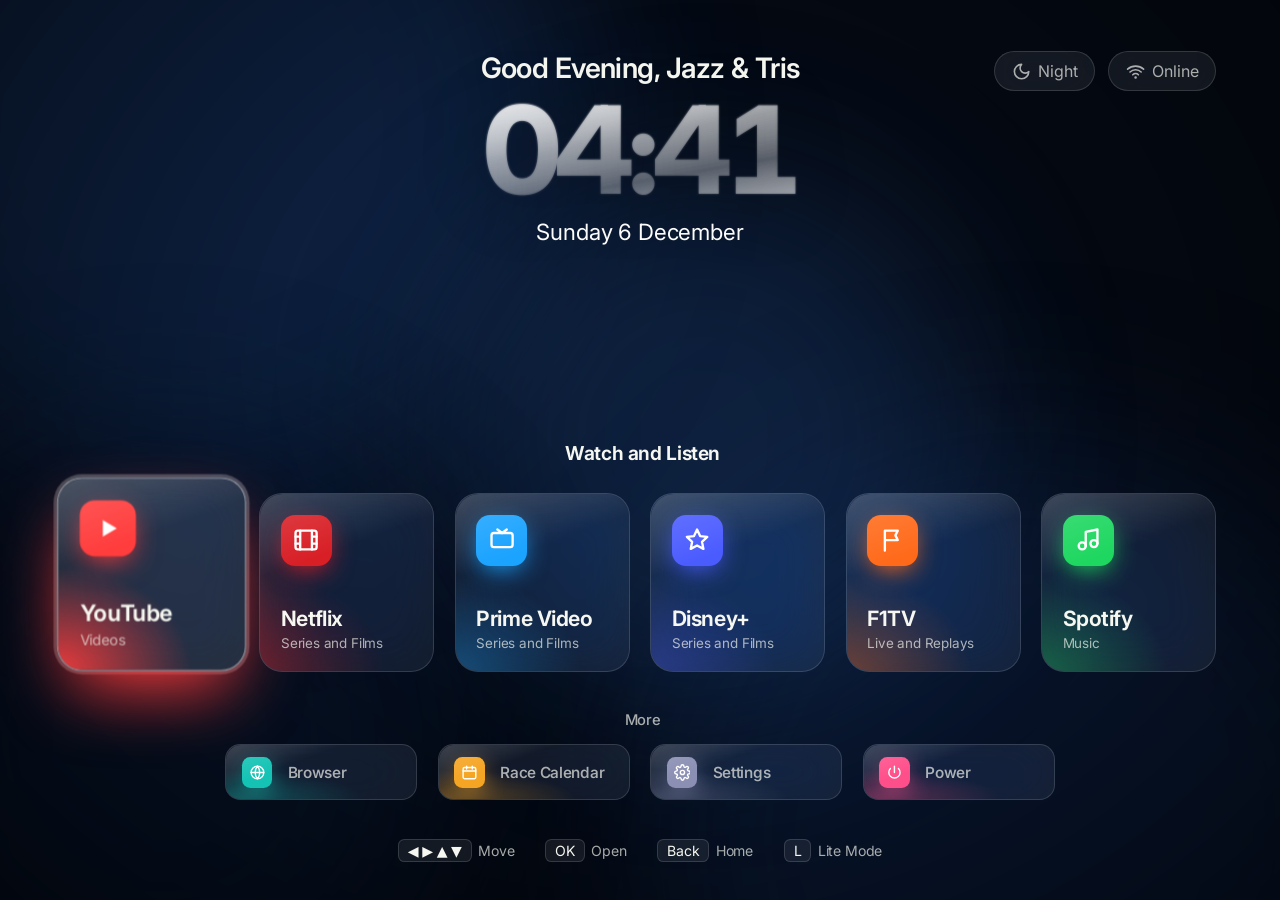
==== launcher/index.html @ 12ef53c5 "Stage 1: launcher split into files, config loader, icons, keymap Splits the approved prototype (desi" ====
<!DOCTYPE html>
<html lang="en">
<head>
<meta charset="UTF-8">
<meta name="viewport" content="width=device-width, initial-scale=1.0">
<title>Home</title>
<link rel="preload" href="fonts/InterVariable.woff2" as="font" type="font/woff2" crossorigin>
<link rel="stylesheet" href="css/launcher.css">
</head>
<body>
<div class="wall"><div class="blob a"></div><div class="blob b"></div><div class="blob c"></div><div class="blob d"></div></div>
<div class="vignette"></div>

<main class="screen">
  <header class="top">
    <div>
      <div class="greet" id="greet">Good Evening, Jazz &amp; Tris</div>
      <div class="clock" id="clock">--:--</div>
      <div class="date" id="date"></div>
    </div>
    <div class="status">
      <div class="pill">
        <svg id="modeIcon" viewBox="0 0 24 24" fill="none" stroke="currentColor" stroke-width="2" stroke-linecap="round" stroke-linejoin="round"><path d="M12 3a6 6 0 0 0 9 9 9 9 0 1 1-9-9z"/></svg>
        <span id="modeTxt">Night</span>
      </div>
      <div class="pill">
        <svg viewBox="0 0 24 24" fill="none" stroke="currentColor" stroke-width="2" stroke-linecap="round" stroke-linejoin="round"><path d="M5 12.5a10 10 0 0 1 14 0"/><path d="M8.5 16a5 5 0 0 1 7 0"/><path d="M2 9a15 15 0 0 1 20 0"/><circle cx="12" cy="19.5" r=".6" fill="currentColor"/></svg>
        <span id="net">Online</span>
      </div>
    </div>
  </header>

  <section class="rows" id="rows"></section>

  <div class="hints">
    <span><span class="key">◀ ▶ ▲ ▼</span>Move</span>
    <span><span class="key">OK</span>Open</span>
    <span><span class="key">Back</span>Home</span>
    <span><span class="key">L</span>Lite Mode</span>
  </div>
</main>

<div class="launch" id="launch"><div class="box"><div class="icon" id="lIcon"></div><div class="txt" id="lTxt"></div><div class="msg" id="lMsg"></div><div class="spin"></div></div></div>

<!-- Written at install time (port + token). Missing in a plain browser, which is fine. -->
<script src="js/helper-token.js"></script>
<script src="js/defaults.js"></script>
<script src="js/glyphs.js"></script>
<script src="js/themes.js"></script>
<script src="js/config.js"></script>
<script src="js/keys.js"></script>
<script src="js/home.js"></script>
</body>
</html>
---- launcher/css/launcher.css ----
/* TV Launcher: home screen styles.
   Visuals are the approved design (design/index-blue.html). Change with care. */

@font-face{font-family:'InterV';src:url(../fonts/InterVariable.woff2) format('woff2');font-weight:100 900;font-display:block}

:root{
  --bg:#08111f;--b1:#1f4d8f;--b2:#163a6e;--b3:#2c62a8;--b4:#0f2a52;
  --glass:rgba(255,255,255,.07);--glass-hi:rgba(255,255,255,.14);
  --line:rgba(255,255,255,.14);--text:#f6f7f0;--dim:rgba(246,247,240,.68);
  --u:min(1vw,1.78vh);
}
*{box-sizing:border-box;margin:0;padding:0}
html,body{height:100%;overflow:hidden;background:var(--bg);color:var(--text);
  font-family:"InterV","Segoe UI",system-ui,sans-serif;font-optical-sizing:auto;-webkit-font-smoothing:antialiased;letter-spacing:-.011em;cursor:default;user-select:none}
body{transition:background 4s ease}

/* ---------- dynamic wallpaper ---------- */
.wall{position:fixed;inset:0;overflow:hidden;z-index:0}
.blob{position:absolute;width:60vmax;height:60vmax;border-radius:50%;filter:blur(90px);opacity:.55;
  transition:background 4s ease;will-change:transform}
.blob.a{background:var(--b1);top:-20vmax;left:-15vmax;animation:da 38s ease-in-out infinite alternate}
.blob.b{background:var(--b2);bottom:-25vmax;right:-10vmax;animation:db 44s ease-in-out infinite alternate}
.blob.c{background:var(--b3);top:20vh;left:35vw;width:40vmax;height:40vmax;opacity:.4;animation:dc 52s ease-in-out infinite alternate}
.blob.d{background:var(--b4);bottom:-10vmax;left:-10vmax;width:45vmax;height:45vmax;animation:dd 47s ease-in-out infinite alternate}
@keyframes da{to{transform:translate(18vw,14vh) scale(1.15)}}
@keyframes db{to{transform:translate(-22vw,-10vh) scale(.9)}}
@keyframes dc{to{transform:translate(-20vw,18vh) scale(1.25)}}
@keyframes dd{to{transform:translate(25vw,-20vh) scale(1.1)}}
.vignette{position:fixed;inset:0;z-index:1;pointer-events:none;
  background:radial-gradient(ellipse at 50% 40%,transparent 40%,rgba(0,0,0,.55) 100%)}

/* ---------- layout ---------- */
.screen{position:relative;z-index:2;height:100%;display:flex;flex-direction:column;
  padding:calc(var(--u)*4) calc(var(--u)*5) calc(var(--u)*3)}
.top{position:relative;display:flex;flex-direction:column;align-items:center;text-align:center}
.top .status{position:absolute;top:0;right:0}
.greet{font-size:calc(var(--u)*2.2);font-weight:600;color:var(--text);letter-spacing:-.02em}
/* Glass clock. Never use -webkit-text-stroke here: Inter's overlapping contours show lines inside the "1". */
.clock{font-family:"InterV",sans-serif;font-size:calc(var(--u)*9.5);font-weight:800;line-height:1;letter-spacing:-.05em;font-variant-numeric:tabular-nums;margin-top:calc(var(--u)*.3);color:transparent;background:linear-gradient(170deg,rgba(255,255,255,.78) 0%,rgba(255,255,255,.34) 42%,rgba(255,255,255,.16) 68%,rgba(255,255,255,.42) 100%);-webkit-background-clip:text;background-clip:text;filter:drop-shadow(0 0 1px rgba(255,255,255,.75)) drop-shadow(0 -1px 0 rgba(255,255,255,.35)) drop-shadow(0 calc(var(--u)*.8) calc(var(--u)*2.5) rgba(0,0,0,.3))}
.date{font-size:calc(var(--u)*1.75);color:#fff;margin-top:calc(var(--u)*.6)}
.status{display:flex;gap:calc(var(--u)*1);align-items:center}
.pill{display:flex;align-items:center;gap:calc(var(--u)*.6);padding:calc(var(--u)*.7) calc(var(--u)*1.3);
  border-radius:999px;background:var(--glass);border:1px solid var(--line);
  backdrop-filter:blur(20px) saturate(150%);-webkit-backdrop-filter:blur(20px) saturate(150%);
  font-size:calc(var(--u)*1.25);color:var(--dim)}
.pill svg{width:calc(var(--u)*1.5);height:calc(var(--u)*1.5)}

.rows{margin-top:auto}
.label{font-size:calc(var(--u)*1.5);font-weight:650;color:var(--text);margin:0 0 calc(var(--u)*1.2) calc(var(--u)*.4);letter-spacing:-.02em}
.row{display:grid;gap:calc(var(--u)*1.6)}
.row.big{grid-template-columns:repeat(var(--cols,6),1fr)}
.row.small{grid-template-columns:repeat(var(--cols,4),1fr);margin-top:calc(var(--u)*1.2)}
.rows .label + .row{margin-top:0}
.rows .row.big + .label{margin-top:calc(var(--u)*3)}

/* ---------- glass tiles ---------- */
.tile{position:relative;overflow:hidden;border-radius:calc(var(--u)*1.8);
  background:var(--glass);border:1px solid var(--line);
  backdrop-filter:blur(26px) saturate(160%);-webkit-backdrop-filter:blur(26px) saturate(160%);
  display:flex;flex-direction:column;justify-content:space-between;
  transition:transform .28s cubic-bezier(.2,.9,.3,1.2),box-shadow .28s ease,border-color .28s ease,background .28s ease;
  outline:none}
.tile::before{content:"";position:absolute;inset:0;z-index:-1;
  background:radial-gradient(120% 90% at 0% 100%,var(--accent) 0%,transparent 60%);opacity:.35;transition:opacity .28s ease}
.tile::after{content:"";position:absolute;inset:0;border-radius:inherit;pointer-events:none;
  background:linear-gradient(160deg,rgba(255,255,255,.18) 0%,transparent 35%)}
.big .tile{height:calc(var(--u)*14);padding:calc(var(--u)*1.6)}
.small .tile{flex-direction:row;align-items:center;justify-content:flex-start;gap:calc(var(--u)*1.2);
  height:calc(var(--u)*4.4);padding:0 calc(var(--u)*1.2);border-radius:calc(var(--u)*1.2)}
.small .name{font-size:calc(var(--u)*1.2);font-weight:550;color:var(--dim)}
.small .tile.focus .name{color:var(--text)}
.label.minor{font-size:calc(var(--u)*1.15);font-weight:500;color:var(--dim)}
/* A focused big tile grows ~1.2u upward (scale 1.08 + lift), so its label needs more room than the design's 1.2u. */
.label:not(.minor){margin-bottom:calc(var(--u)*2.2)}
.row.small{width:72%;margin-left:auto;margin-right:auto}
.label{text-align:center}
.icon{width:calc(var(--u)*4);height:calc(var(--u)*4);border-radius:calc(var(--u)*1.1);
  display:grid;place-items:center;background:var(--accent);box-shadow:0 calc(var(--u)*.6) calc(var(--u)*2) calc(var(--u)*-.4) var(--accent)}
.small .icon{width:calc(var(--u)*2.4);height:calc(var(--u)*2.4);border-radius:calc(var(--u)*.65)}
.icon svg{width:55%;height:55%;color:#fff}
/* Real app icon (from the PC). The plate colour comes from the app's manifest when it has one. */
.icon.img{background:var(--icon-bg,var(--accent));overflow:hidden}
.icon.img img{width:100%;height:100%;object-fit:contain;display:block}
.icon.img.pad img{width:72%;height:72%}
.name{font-size:calc(var(--u)*1.65);font-weight:650;letter-spacing:-.02em}
.sub{font-size:calc(var(--u)*1.05);color:var(--dim);margin-top:calc(var(--u)*.3)}
.tile.focus{transform:scale(1.08) translateY(calc(var(--u)*-.6));background:var(--glass-hi);
  border-color:rgba(255,255,255,.55);
  box-shadow:0 calc(var(--u)*2.2) calc(var(--u)*5) calc(var(--u)*-1) var(--accent),0 0 0 calc(var(--u)*.25) rgba(255,255,255,.25)}
.tile.focus::before{opacity:.9}
.small .tile.focus{transform:scale(1.05)}

.hints{display:flex;gap:calc(var(--u)*2.4);justify-content:center;margin-top:calc(var(--u)*3);
  font-size:calc(var(--u)*1.1);color:var(--dim)}
.key{display:inline-block;padding:calc(var(--u)*.15) calc(var(--u)*.7);border-radius:calc(var(--u)*.5);
  border:1px solid var(--line);background:var(--glass);margin-right:calc(var(--u)*.5);color:var(--text)}

/* ---------- launch overlay ---------- */
.launch{position:fixed;inset:0;z-index:10;display:grid;place-items:center;
  background:rgba(5,5,15,.35);backdrop-filter:blur(30px);-webkit-backdrop-filter:blur(30px);
  opacity:0;pointer-events:none;transition:opacity .3s ease}
.launch.show{opacity:1}
.launch .box{display:flex;flex-direction:column;align-items:center;gap:calc(var(--u)*1.6);
  transform:scale(.9);transition:transform .35s cubic-bezier(.2,.9,.3,1.2)}
.launch.show .box{transform:scale(1)}
.launch .icon{width:calc(var(--u)*9);height:calc(var(--u)*9);border-radius:calc(var(--u)*2.4)}
.launch .txt{font-size:calc(var(--u)*2);font-weight:600}
.launch .msg{font-size:calc(var(--u)*1.2);color:var(--dim);min-height:1.2em}
.launch.error .spin{display:none}
.spin{width:calc(var(--u)*2.4);height:calc(var(--u)*2.4);border-radius:50%;
  border:calc(var(--u)*.3) solid rgba(255,255,255,.2);border-top-color:#fff;animation:sp 0.8s linear infinite}
@keyframes sp{to{transform:rotate(360deg)}}

/* ---------- lite mode (for weak GPUs) ---------- */
body.lite .blob{animation:none}
body.lite .tile,body.lite .pill,body.lite .launch{backdrop-filter:none;-webkit-backdrop-filter:none}
body.lite .tile{background:rgba(30,30,50,.72)}
body.lite .tile.focus{background:rgba(55,55,85,.85)}
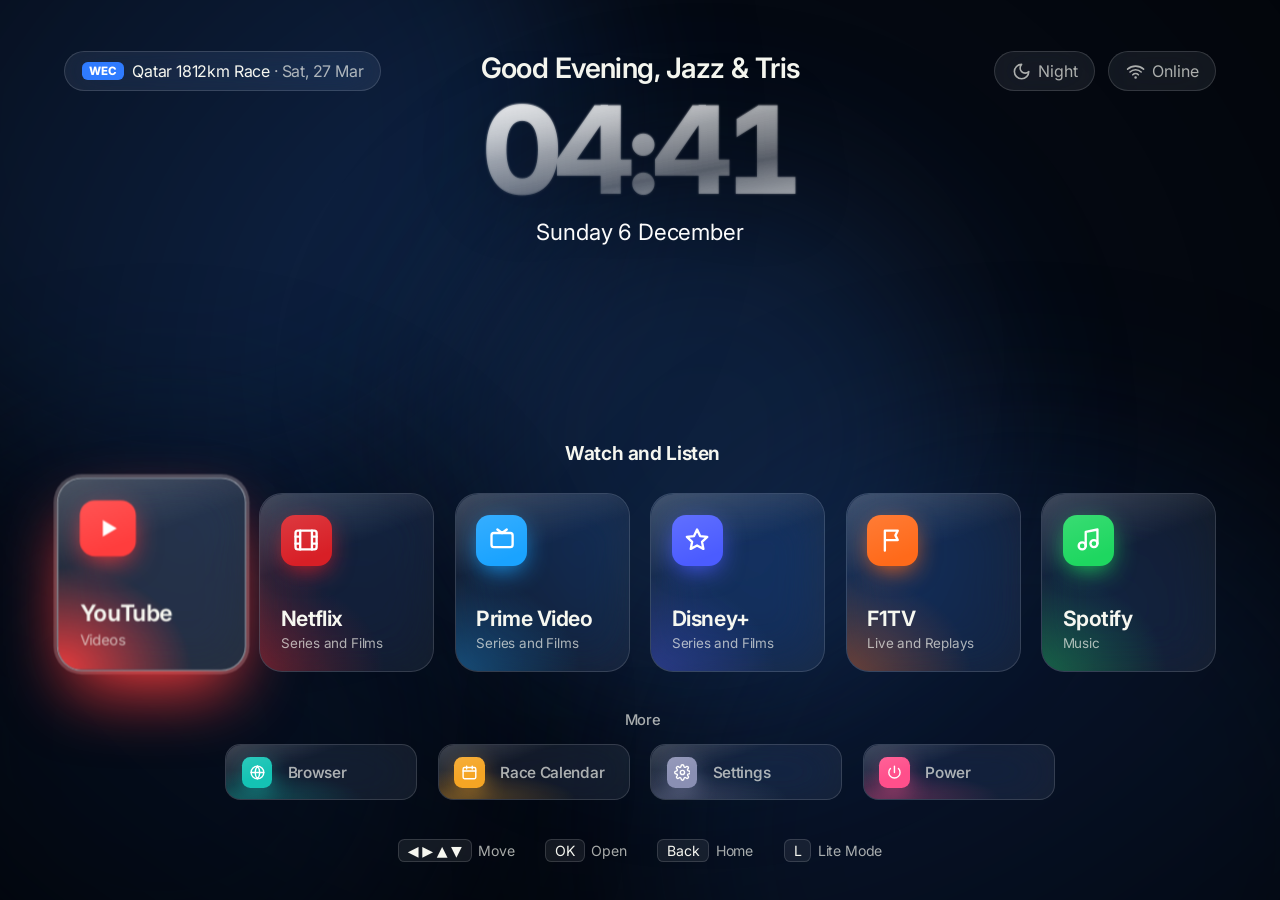
==== commit f9baf79d: "Home: Next Session chip for F1 and WEC Co-Authored-By: Claude Opus 5.5 <noreply@anthropic.com>" ====
--- a/launcher/index.html
+++ b/launcher/index.html
@@ -17,6 +17,9 @@
       <div class="greet" id="greet">Good Evening, Jazz &amp; Tris</div>
       <div class="clock" id="clock">--:--</div>
       <div class="date" id="date"></div>
+    </div>
+    <div class="status status-left">
+      <div class="pill race-chip" id="raceChip" hidden><span class="sbadge" id="rcSeries"></span><span id="rcText"></span></div>
     </div>
     <div class="status">
       <div class="pill">
@@ -47,8 +50,10 @@
 <script src="js/defaults.js"></script>
 <script src="js/glyphs.js"></script>
 <script src="js/themes.js"></script>
+<script src="js/wallpaper.js"></script>
 <script src="js/config.js"></script>
 <script src="js/keys.js"></script>
+<script src="js/races.js"></script>
 <script src="js/home.js"></script>
 </body>
 </html>
--- a/launcher/css/launcher.css
+++ b/launcher/css/launcher.css
@@ -116,3 +116,12 @@
 body.lite .tile,body.lite .pill,body.lite .launch{backdrop-filter:none;-webkit-backdrop-filter:none}
 body.lite .tile{background:rgba(30,30,50,.72)}
 body.lite .tile.focus{background:rgba(55,55,85,.85)}
+
+/* ---------- "Next Session" chip (Race Calendar, added in stage 4) ---------- */
+.race-chip{color:var(--text)}
+.race-chip[hidden]{display:none}
+.race-chip .sbadge{display:inline-grid;place-items:center;padding:calc(var(--u)*.15) calc(var(--u)*.55);border-radius:calc(var(--u)*.45);
+  font-size:calc(var(--u)*.9);font-weight:800;letter-spacing:.02em;color:#fff;background:var(--accent,#e10600)}
+.race-chip .when{color:var(--dim)}
+.race-chip.live .when{color:#ff8a9c;font-weight:650}
+.top .status-left{right:auto;left:0}
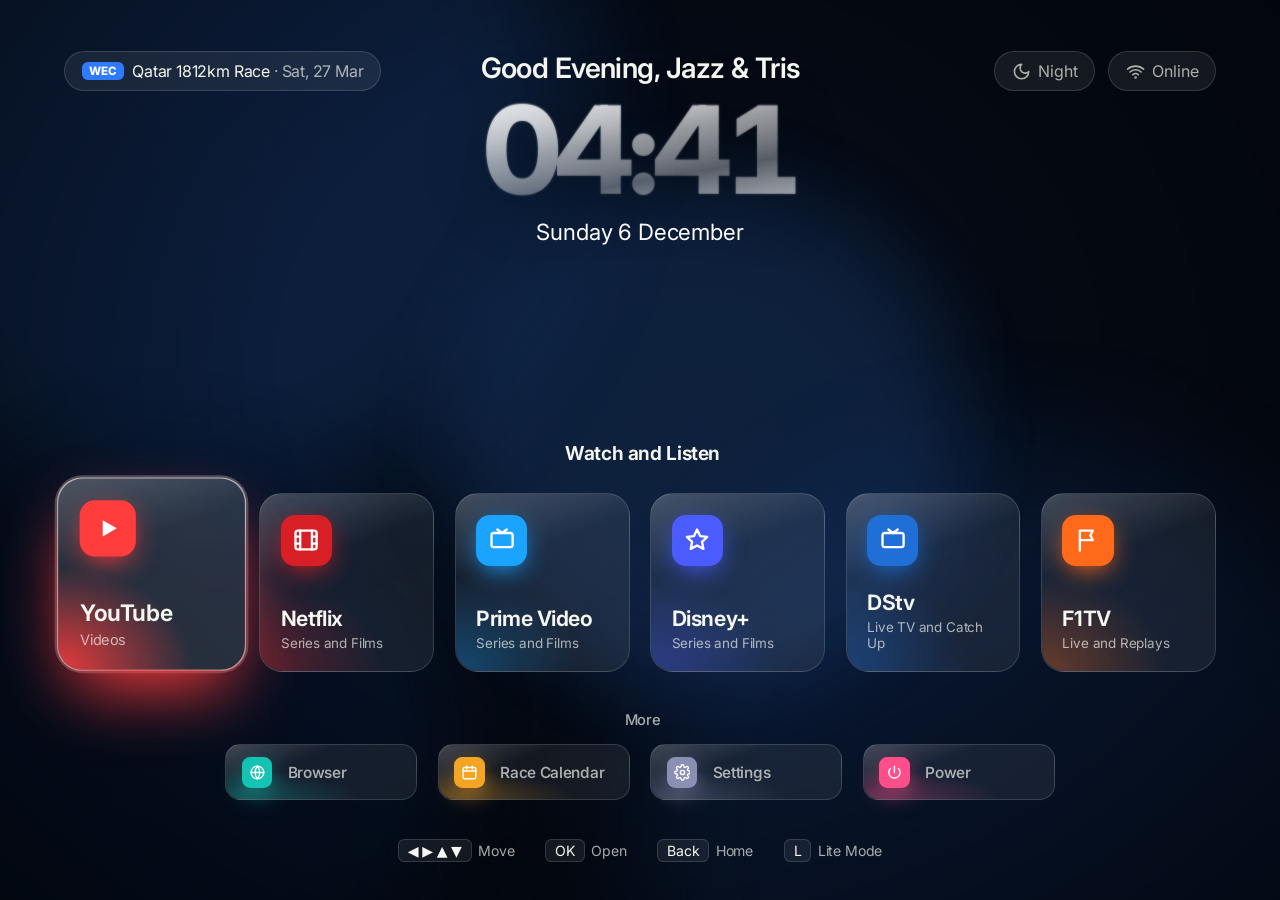
==== commit b03a3891: "Fixes from the first mini PC test: YouTube grid, Netflix previews, DStv, Spotify, now playing - YouT" ====
--- a/launcher/index.html
+++ b/launcher/index.html
@@ -20,6 +20,7 @@
     </div>
     <div class="status status-left">
       <div class="pill race-chip" id="raceChip" hidden><span class="sbadge" id="rcSeries"></span><span id="rcText"></span></div>
+      <div class="pill np-chip" id="npChip" hidden><img id="npArt" alt=""><span class="np-eq" id="npEq"><i></i><i></i><i></i></span><span id="npText"></span></div>
     </div>
     <div class="status">
       <div class="pill">
--- a/launcher/css/launcher.css
+++ b/launcher/css/launcher.css
@@ -10,18 +10,31 @@
   --u:min(1vw,1.78vh);
 }
 *{box-sizing:border-box;margin:0;padding:0}
+[hidden]{display:none!important}   /* .pill etc. set display, which would otherwise win over the hidden attribute */
 html,body{height:100%;overflow:hidden;background:var(--bg);color:var(--text);
   font-family:"InterV","Segoe UI",system-ui,sans-serif;font-optical-sizing:auto;-webkit-font-smoothing:antialiased;letter-spacing:-.011em;cursor:default;user-select:none}
 body{transition:background 4s ease}
 
 /* ---------- dynamic wallpaper ---------- */
+/* Each blob is a soft radial gradient shaped like the design's blur(90px) circle. A live blur filter was redrawn
+   every frame while the blobs drift (8 fps on the TV PC's Intel HD 4400); a gradient is drawn once and then only
+   moved. The palette colours are registered so the 4 s crossfade between time slots still animates. */
+@property --b1{syntax:'<color>';inherits:true;initial-value:#1f4d8f}
+@property --b2{syntax:'<color>';inherits:true;initial-value:#163a6e}
+@property --b3{syntax:'<color>';inherits:true;initial-value:#2c62a8}
+@property --b4{syntax:'<color>';inherits:true;initial-value:#0f2a52}
+:root{transition:--b1 4s ease,--b2 4s ease,--b3 4s ease,--b4 4s ease}
 .wall{position:fixed;inset:0;overflow:hidden;z-index:0}
-.blob{position:absolute;width:60vmax;height:60vmax;border-radius:50%;filter:blur(90px);opacity:.55;
-  transition:background 4s ease;will-change:transform}
-.blob.a{background:var(--b1);top:-20vmax;left:-15vmax;animation:da 38s ease-in-out infinite alternate}
-.blob.b{background:var(--b2);bottom:-25vmax;right:-10vmax;animation:db 44s ease-in-out infinite alternate}
-.blob.c{background:var(--b3);top:20vh;left:35vw;width:40vmax;height:40vmax;opacity:.4;animation:dc 52s ease-in-out infinite alternate}
-.blob.d{background:var(--b4);bottom:-10vmax;left:-10vmax;width:45vmax;height:45vmax;animation:dd 47s ease-in-out infinite alternate}
+.blob{position:absolute;width:60vmax;height:60vmax;opacity:.55;will-change:transform}
+.blob::before{content:"";position:absolute;inset:-15%;
+  background:radial-gradient(closest-side,var(--c) 0%,color-mix(in srgb,var(--c) 98%,transparent) 53%,
+    color-mix(in srgb,var(--c) 84%,transparent) 65%,color-mix(in srgb,var(--c) 50%,transparent) 77%,
+    color-mix(in srgb,var(--c) 16%,transparent) 89%,transparent 100%)}
+.blob.a{--c:var(--b1)}.blob.b{--c:var(--b2)}.blob.c{--c:var(--b3)}.blob.d{--c:var(--b4)}
+.blob.a{top:-20vmax;left:-15vmax;animation:da 38s ease-in-out infinite alternate}
+.blob.b{bottom:-25vmax;right:-10vmax;animation:db 44s ease-in-out infinite alternate}
+.blob.c{top:20vh;left:35vw;width:40vmax;height:40vmax;opacity:.4;animation:dc 52s ease-in-out infinite alternate}
+.blob.d{bottom:-10vmax;left:-10vmax;width:45vmax;height:45vmax;animation:dd 47s ease-in-out infinite alternate}
 @keyframes da{to{transform:translate(18vw,14vh) scale(1.15)}}
 @keyframes db{to{transform:translate(-22vw,-10vh) scale(.9)}}
 @keyframes dc{to{transform:translate(-20vw,18vh) scale(1.25)}}
@@ -41,7 +54,6 @@
 .status{display:flex;gap:calc(var(--u)*1);align-items:center}
 .pill{display:flex;align-items:center;gap:calc(var(--u)*.6);padding:calc(var(--u)*.7) calc(var(--u)*1.3);
   border-radius:999px;background:var(--glass);border:1px solid var(--line);
-  backdrop-filter:blur(20px) saturate(150%);-webkit-backdrop-filter:blur(20px) saturate(150%);
   font-size:calc(var(--u)*1.25);color:var(--dim)}
 .pill svg{width:calc(var(--u)*1.5);height:calc(var(--u)*1.5)}
 
@@ -54,16 +66,20 @@
 .rows .row.big + .label{margin-top:calc(var(--u)*3)}
 
 /* ---------- glass tiles ---------- */
-.tile{position:relative;overflow:hidden;border-radius:calc(var(--u)*1.8);
-  background:var(--glass);border:1px solid var(--line);
-  backdrop-filter:blur(26px) saturate(160%);-webkit-backdrop-filter:blur(26px) saturate(160%);
+/* No backdrop blur: the wallpaper behind is already soft, so the blur hardly showed but was redone every frame.
+   The focus glow sits on ::after and fades in (cheap) instead of animating a large box-shadow (repainted per frame). */
+.tile{position:relative;isolation:isolate;border-radius:calc(var(--u)*1.8);
+  background-color:var(--glass);border:1px solid var(--line);
+  background-image:linear-gradient(160deg,rgba(255,255,255,.18) 0%,transparent 35%);
   display:flex;flex-direction:column;justify-content:space-between;
-  transition:transform .28s cubic-bezier(.2,.9,.3,1.2),box-shadow .28s ease,border-color .28s ease,background .28s ease;
+  transition:transform .28s cubic-bezier(.2,.9,.3,1.2),border-color .28s ease,background-color .28s ease,opacity .3s ease;
   outline:none}
-.tile::before{content:"";position:absolute;inset:0;z-index:-1;
+.tile::before{content:"";position:absolute;inset:0;z-index:-1;border-radius:inherit;
   background:radial-gradient(120% 90% at 0% 100%,var(--accent) 0%,transparent 60%);opacity:.35;transition:opacity .28s ease}
-.tile::after{content:"";position:absolute;inset:0;border-radius:inherit;pointer-events:none;
-  background:linear-gradient(160deg,rgba(255,255,255,.18) 0%,transparent 35%)}
+.tile::after{content:"";position:absolute;inset:0;z-index:-1;border-radius:inherit;pointer-events:none;opacity:0;
+  box-shadow:0 calc(var(--u)*2.2) calc(var(--u)*5) calc(var(--u)*-1) var(--accent),0 0 0 calc(var(--u)*.25) rgba(255,255,255,.25);
+  transition:opacity .28s ease}
+.tile.focus::after{opacity:1}
 .big .tile{height:calc(var(--u)*14);padding:calc(var(--u)*1.6)}
 .small .tile{flex-direction:row;align-items:center;justify-content:flex-start;gap:calc(var(--u)*1.2);
   height:calc(var(--u)*4.4);padding:0 calc(var(--u)*1.2);border-radius:calc(var(--u)*1.2)}
@@ -84,9 +100,8 @@
 .icon.img.pad img{width:72%;height:72%}
 .name{font-size:calc(var(--u)*1.65);font-weight:650;letter-spacing:-.02em}
 .sub{font-size:calc(var(--u)*1.05);color:var(--dim);margin-top:calc(var(--u)*.3)}
-.tile.focus{transform:scale(1.08) translateY(calc(var(--u)*-.6));background:var(--glass-hi);
-  border-color:rgba(255,255,255,.55);
-  box-shadow:0 calc(var(--u)*2.2) calc(var(--u)*5) calc(var(--u)*-1) var(--accent),0 0 0 calc(var(--u)*.25) rgba(255,255,255,.25)}
+.tile.focus{transform:scale(1.08) translateY(calc(var(--u)*-.6));background-color:var(--glass-hi);
+  border-color:rgba(255,255,255,.55)}
 .tile.focus::before{opacity:.9}
 .small .tile.focus{transform:scale(1.05)}
 
@@ -113,9 +128,12 @@
 
 /* ---------- lite mode (for weak GPUs) ---------- */
 body.lite .blob{animation:none}
-body.lite .tile,body.lite .pill,body.lite .launch{backdrop-filter:none;-webkit-backdrop-filter:none}
-body.lite .tile{background:rgba(30,30,50,.72)}
-body.lite .tile.focus{background:rgba(55,55,85,.85)}
+body.lite .launch{backdrop-filter:none;-webkit-backdrop-filter:none}
+body.lite .tile{background-color:rgba(30,30,50,.72)}
+body.lite .tile.focus{background-color:rgba(55,55,85,.85)}
+/* Full-screen blurs (launch overlay, dialogs) stay, but the wallpaper holds still under them so the blur is not
+   recalculated every frame. */
+body:has(.launch.show) .blob,body:has(.modal.show) .blob{animation-play-state:paused}
 
 /* ---------- "Next Session" chip (Race Calendar, added in stage 4) ---------- */
 .race-chip{color:var(--text)}
@@ -124,4 +142,29 @@
   font-size:calc(var(--u)*.9);font-weight:800;letter-spacing:.02em;color:#fff;background:var(--accent,#e10600)}
 .race-chip .when{color:var(--dim)}
 .race-chip.live .when{color:#ff8a9c;font-weight:650}
-.top .status-left{right:auto;left:0}
+.top .status-left{right:auto;left:0;flex-direction:column;align-items:flex-start}
+
+/* ---------- Now playing on Spotify (helper /now-playing) ---------- */
+.np-chip{color:var(--text);max-width:calc(var(--u)*34)}
+.np-chip img{width:calc(var(--u)*1.9);height:calc(var(--u)*1.9);border-radius:calc(var(--u)*.35);object-fit:cover;flex:none}
+.np-chip img:not([src]),.np-chip img[src=""]{display:none}
+.np-chip #npText{white-space:nowrap;overflow:hidden;text-overflow:ellipsis}
+.np-chip .artist{color:var(--dim)}
+.np-eq{display:inline-flex;align-items:flex-end;gap:calc(var(--u)*.12);height:calc(var(--u)*1);flex:none}
+.np-eq i{width:calc(var(--u)*.22);height:100%;border-radius:1px;background:#1ed760;transform-origin:bottom;animation:np-eq 1s ease-in-out infinite}
+.np-eq i:nth-child(2){animation-delay:-.4s}
+.np-eq i:nth-child(3){animation-delay:-.7s}
+@keyframes np-eq{0%,100%{transform:scaleY(.3)}50%{transform:scaleY(1)}}
+.np-chip.paused .np-eq i{animation:none;transform:scaleY(.3);background:var(--dim)}
+body.lite .np-eq i{animation:none}
+
+/* Pointer hidden while the remote buttons are in use (js/keys.js) */
+body.pointer-idle,body.pointer-idle *{cursor:none!important}
+
+/* ---------- a big row with more than 6 tiles slides sideways with the focus (js/home.js) ---------- */
+/* Nothing is clipped (clipping cut the focus glow off): tiles outside the 6 on screen fade out instead. */
+.row.big.slide{grid-template-columns:none;grid-auto-flow:column;
+  grid-auto-columns:calc((100% - var(--u)*1.6*5) / 6);transition:transform .38s cubic-bezier(.2,.9,.3,1)}
+.tile.off{opacity:0;pointer-events:none}
+.rows .row-view + .label{margin-top:calc(var(--u)*3)}
+body.lite .row.big.slide{transition:none}
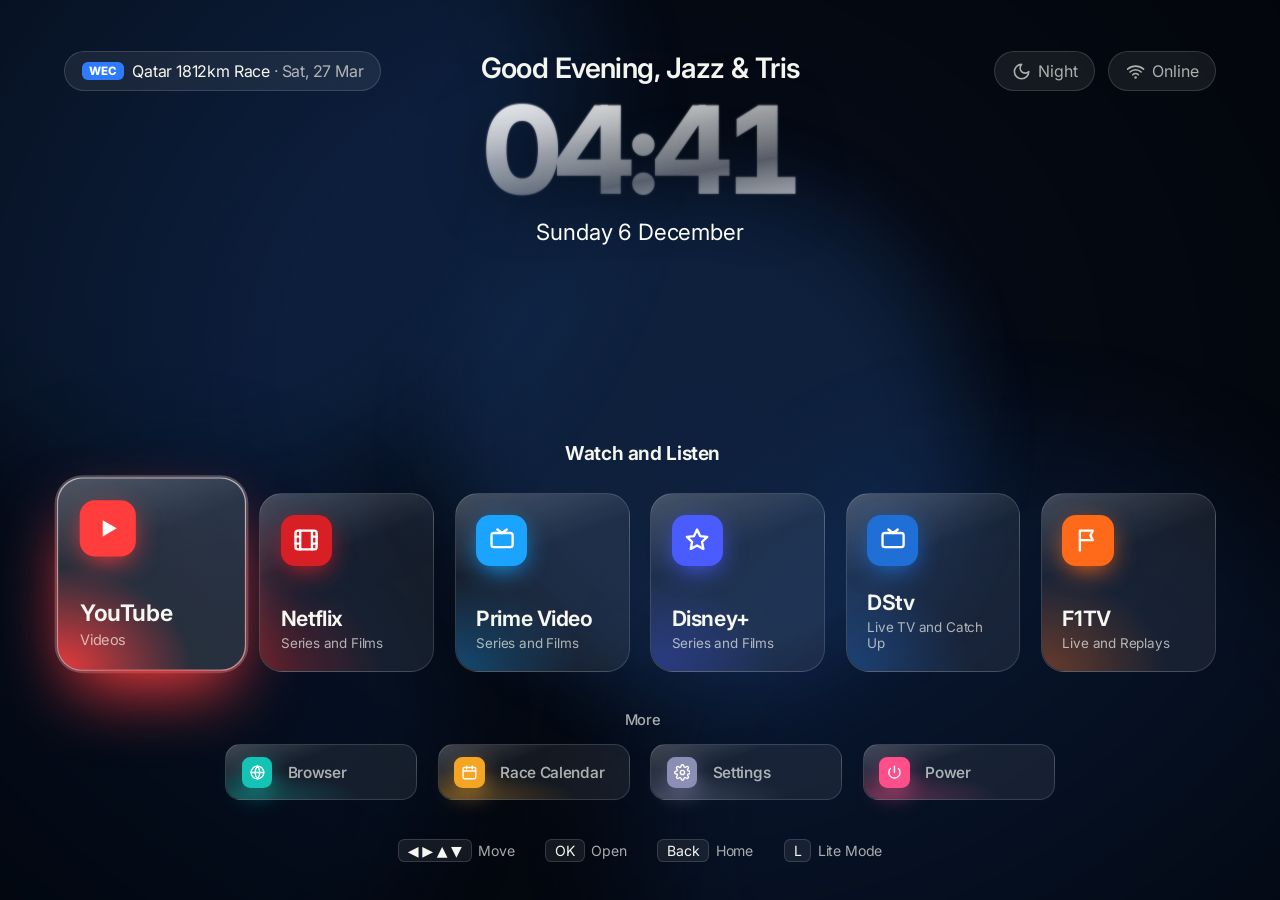
==== commit 69f1748b: "Screensaver on the home screen, remote wakes the PC, Netflix rows no longer wrap - Home on the home " ====
--- a/launcher/index.html
+++ b/launcher/index.html
@@ -46,6 +46,15 @@
 
 <div class="launch" id="launch"><div class="box"><div class="icon" id="lIcon"></div><div class="txt" id="lTxt"></div><div class="msg" id="lMsg"></div><div class="spin"></div></div></div>
 
+<!-- Screensaver (js/screensaver.js) -->
+<div class="saver" id="saver" aria-hidden="true">
+  <div class="ss-photo"></div><div class="ss-photo"></div>
+  <div class="ss-shade"></div>
+  <div class="ss-when"><div class="ss-time" id="ssTime"></div><div class="ss-date" id="ssDate"></div></div>
+  <div class="ss-music" id="ssMusic" hidden><img id="ssArt" alt=""><div><div class="ss-song" id="ssSong"></div><div class="ss-artist" id="ssArtist"></div></div><span class="np-eq"><i></i><i></i><i></i></span></div>
+  <div class="ss-credit" id="ssCredit"></div>
+</div>
+
 <!-- Written at install time (port + token). Missing in a plain browser, which is fine. -->
 <script src="js/helper-token.js"></script>
 <script src="js/defaults.js"></script>
@@ -55,6 +64,7 @@
 <script src="js/config.js"></script>
 <script src="js/keys.js"></script>
 <script src="js/races.js"></script>
+<script src="js/screensaver.js"></script>
 <script src="js/home.js"></script>
 </body>
 </html>
--- a/launcher/css/launcher.css
+++ b/launcher/css/launcher.css
@@ -168,3 +168,29 @@
 .tile.off{opacity:0;pointer-events:none}
 .rows .row-view + .label{margin-top:calc(var(--u)*3)}
 body.lite .row.big.slide{transition:none}
+
+/* ---------- Screensaver (js/screensaver.js): photos drifting slowly, time, date and music ---------- */
+.saver{position:fixed;inset:0;z-index:50;background:var(--bg,#05070d);opacity:0;visibility:hidden;transition:opacity 1.2s ease,visibility 0s linear 1.2s;overflow:hidden;cursor:none}
+.saver.show{opacity:1;visibility:visible;transition:opacity 1.2s ease}
+.ss-photo{position:absolute;inset:0;background:center/cover no-repeat;opacity:0;transition:opacity 2.5s ease;will-change:opacity,transform}
+.ss-photo.on{opacity:1}
+.ss-photo.drift{animation:ss-drift 30s linear forwards}
+@keyframes ss-drift{from{transform:scale(1.02)}to{transform:scale(1.1) translate(-1.2%,-.8%)}}
+body.lite .ss-photo.drift{animation:none}
+.ss-shade{position:absolute;inset:0;background:linear-gradient(to top,rgba(0,0,0,.55) 0%,rgba(0,0,0,0) 38%),linear-gradient(to bottom,rgba(0,0,0,.25) 0%,rgba(0,0,0,0) 18%)}
+.ss-when{position:absolute;left:calc(var(--u)*4.5);bottom:calc(var(--u)*4);color:#fff;text-shadow:0 2px 18px rgba(0,0,0,.45)}
+.ss-time{font-family:"InterV",sans-serif;font-size:calc(var(--u)*8);font-weight:700;line-height:1;letter-spacing:-.04em;font-variant-numeric:tabular-nums}
+.ss-date{font-size:calc(var(--u)*1.9);margin-top:calc(var(--u)*.8);opacity:.92}
+.ss-music{position:absolute;right:calc(var(--u)*4.5);bottom:calc(var(--u)*4.4);display:flex;align-items:center;gap:calc(var(--u)*1.2);
+  padding:calc(var(--u)*.9) calc(var(--u)*1.6) calc(var(--u)*.9) calc(var(--u)*.9);border-radius:calc(var(--u)*1.4);
+  background:rgba(0,0,0,.35);color:#fff;max-width:calc(var(--u)*40)}
+.ss-music img{width:calc(var(--u)*4.6);height:calc(var(--u)*4.6);border-radius:calc(var(--u)*.7);object-fit:cover;flex:none}
+.ss-music img:not([src]),.ss-music img[src=""]{display:none}
+.ss-music > div{min-width:0}
+.ss-song{font-size:calc(var(--u)*1.6);font-weight:650;white-space:nowrap;overflow:hidden;text-overflow:ellipsis}
+.ss-artist{font-size:calc(var(--u)*1.25);opacity:.8;white-space:nowrap;overflow:hidden;text-overflow:ellipsis}
+.ss-music .np-eq{height:calc(var(--u)*1.4)}
+.ss-music.paused .np-eq i{animation:none;transform:scaleY(.3);background:rgba(255,255,255,.6)}
+.ss-credit{position:absolute;right:calc(var(--u)*1.6);top:calc(var(--u)*1.2);font-size:calc(var(--u)*.85);color:rgba(255,255,255,.6);text-shadow:0 1px 6px rgba(0,0,0,.6)}
+/* The home screen's own animation pauses underneath (nothing of it shows). */
+body.saver-on .blob{animation-play-state:paused}
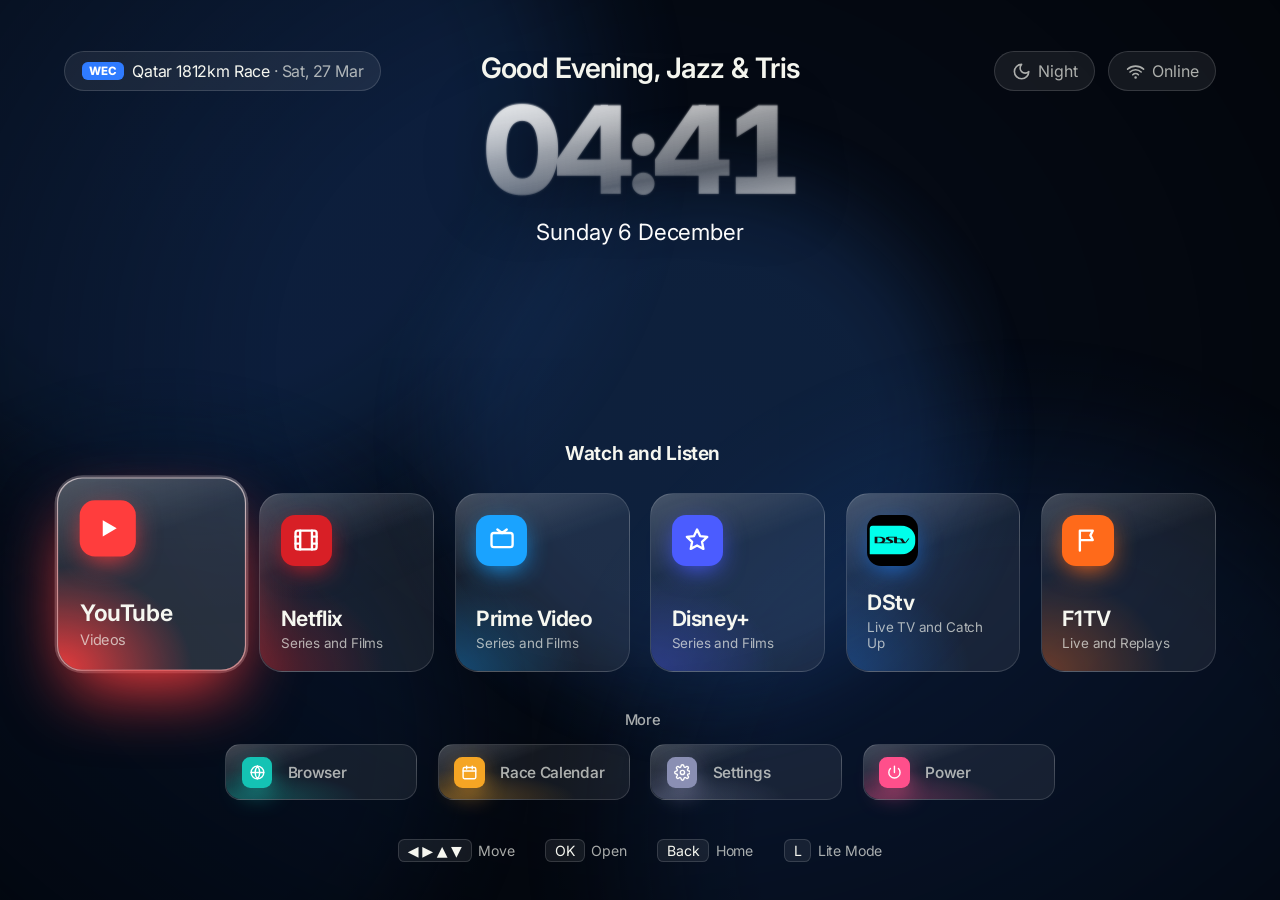
==== commit 29119ffc: "Updates from GitHub: the TV checks for a newer VERSION and offers Update Now helper.ps1 asks the rep" ====
--- a/launcher/index.html
+++ b/launcher/index.html
@@ -65,6 +65,7 @@
 <script src="js/keys.js"></script>
 <script src="js/races.js"></script>
 <script src="js/screensaver.js"></script>
+<script src="js/update.js"></script>
 <script src="js/home.js"></script>
 </body>
 </html>
--- a/launcher/css/launcher.css
+++ b/launcher/css/launcher.css
@@ -194,3 +194,45 @@
 .ss-credit{position:absolute;right:calc(var(--u)*1.6);top:calc(var(--u)*1.2);font-size:calc(var(--u)*.85);color:rgba(255,255,255,.6);text-shadow:0 1px 6px rgba(0,0,0,.6)}
 /* The home screen's own animation pauses underneath (nothing of it shows). */
 body.saver-on .blob{animation-play-state:paused}
+
+/* ---------- Continue Watching row (js/home.js): picture, title, time left; OK opens the app right there ---------- */
+.row.small.cont{grid-template-columns:repeat(var(--cols,4),minmax(0,1fr));width:min(94%,calc(var(--cols,4) * 26%));margin-top:0}
+.cont .tile{height:calc(var(--u)*6.4);padding:0 calc(var(--u)*1.2) 0 calc(var(--u)*.7);gap:calc(var(--u)*1.1)}
+.cont .thumb{position:relative;flex:none;width:calc(var(--u)*9);height:calc(var(--u)*5.1);border-radius:calc(var(--u)*.8);
+  overflow:hidden;background:rgba(255,255,255,.06)}
+.cont .thumb img{width:100%;height:100%;object-fit:cover;display:block}
+.cont .thumb .icon{position:absolute;left:calc(var(--u)*.45);bottom:calc(var(--u)*.55);width:calc(var(--u)*1.7);height:calc(var(--u)*1.7);
+  border-radius:calc(var(--u)*.45);box-shadow:0 1px 6px rgba(0,0,0,.5)}
+.cont .thumb.none .icon{left:50%;top:50%;bottom:auto;transform:translate(-50%,-50%);width:calc(var(--u)*2.6);height:calc(var(--u)*2.6)}
+.cont .thumb .progress{position:absolute;left:0;right:0;bottom:0;height:calc(var(--u)*.3);background:rgba(255,255,255,.25)}
+.cont .thumb .progress::after{content:"";position:absolute;left:0;top:0;bottom:0;width:var(--p,0%);background:#e50914}
+.cont .text{min-width:0;text-align:left}
+.cont .name{font-size:calc(var(--u)*1.1);font-weight:600;line-height:1.2;color:var(--text);display:-webkit-box;-webkit-box-orient:vertical;-webkit-line-clamp:2;overflow:hidden}
+.cont .sub{font-size:calc(var(--u)*.95);white-space:nowrap;overflow:hidden;text-overflow:ellipsis}
+/* With the extra row: a smaller clock and no button hints, so everything still fits the screen. */
+body.has-continue .clock{font-size:calc(var(--u)*6)}
+body.has-continue .greet{font-size:calc(var(--u)*1.9)}
+body.has-continue .big .tile{height:calc(var(--u)*12.4)}
+body.has-continue .label:not(.minor){margin-bottom:calc(var(--u)*1.8)}
+body.has-continue .hints{display:none}
+body.has-continue .rows .row.big + .label{margin-top:calc(var(--u)*2.2)}
+body.has-continue .rows .row.cont + .label{margin-top:calc(var(--u)*1.8)}
+
+/* ---------- "New update available" (js/update.js) ---------- */
+.upd{position:fixed;inset:0;z-index:40;display:grid;place-items:center;background:rgba(3,6,14,.5);
+  backdrop-filter:blur(24px);-webkit-backdrop-filter:blur(24px);opacity:0;transition:opacity .22s ease}
+.upd.show{opacity:1}
+.upd-card{width:calc(var(--u)*56);padding:calc(var(--u)*3.2) calc(var(--u)*3.6);border-radius:calc(var(--u)*2.4);text-align:center;
+  background:rgba(255,255,255,.1);border:1px solid rgba(255,255,255,.22);box-shadow:0 calc(var(--u)*3) calc(var(--u)*8) rgba(0,0,0,.45);
+  transform:scale(.94);transition:transform .28s cubic-bezier(.2,.9,.3,1.2)}
+.upd.show .upd-card{transform:scale(1)}
+.upd-icon{width:calc(var(--u)*6);height:calc(var(--u)*6);margin:0 auto calc(var(--u)*1.6);border-radius:50%;display:grid;place-items:center;
+  background:linear-gradient(180deg,#6f9bff,#4a74e0);box-shadow:0 calc(var(--u)*1) calc(var(--u)*3) rgba(74,116,224,.55)}
+.upd-icon svg{width:55%;height:55%;fill:none;stroke:#fff;stroke-width:2.2;stroke-linecap:round;stroke-linejoin:round}
+.upd-title{font-size:calc(var(--u)*2.6);font-weight:700;letter-spacing:-.02em}
+.upd-text{font-size:calc(var(--u)*1.45);color:var(--dim, rgba(255,255,255,.7));margin-top:calc(var(--u)*1);line-height:1.45}
+.upd-btns{display:flex;gap:calc(var(--u)*1.2);justify-content:center;margin-top:calc(var(--u)*2.6)}
+.upd-btn{min-width:calc(var(--u)*16);padding:calc(var(--u)*1.1) calc(var(--u)*2.4);border-radius:999px;font-size:calc(var(--u)*1.5);font-weight:650;
+  background:rgba(255,255,255,.12);border:1px solid rgba(255,255,255,.2);transition:transform .15s,background .15s,color .15s}
+.upd-btn.focus{background:#fff;color:#0b1222;transform:scale(1.06);box-shadow:0 0 0 calc(var(--u)*.3) rgba(255,255,255,.25)}
+body.lite .upd{backdrop-filter:none;-webkit-backdrop-filter:none;background:rgba(5,8,18,.9)}
